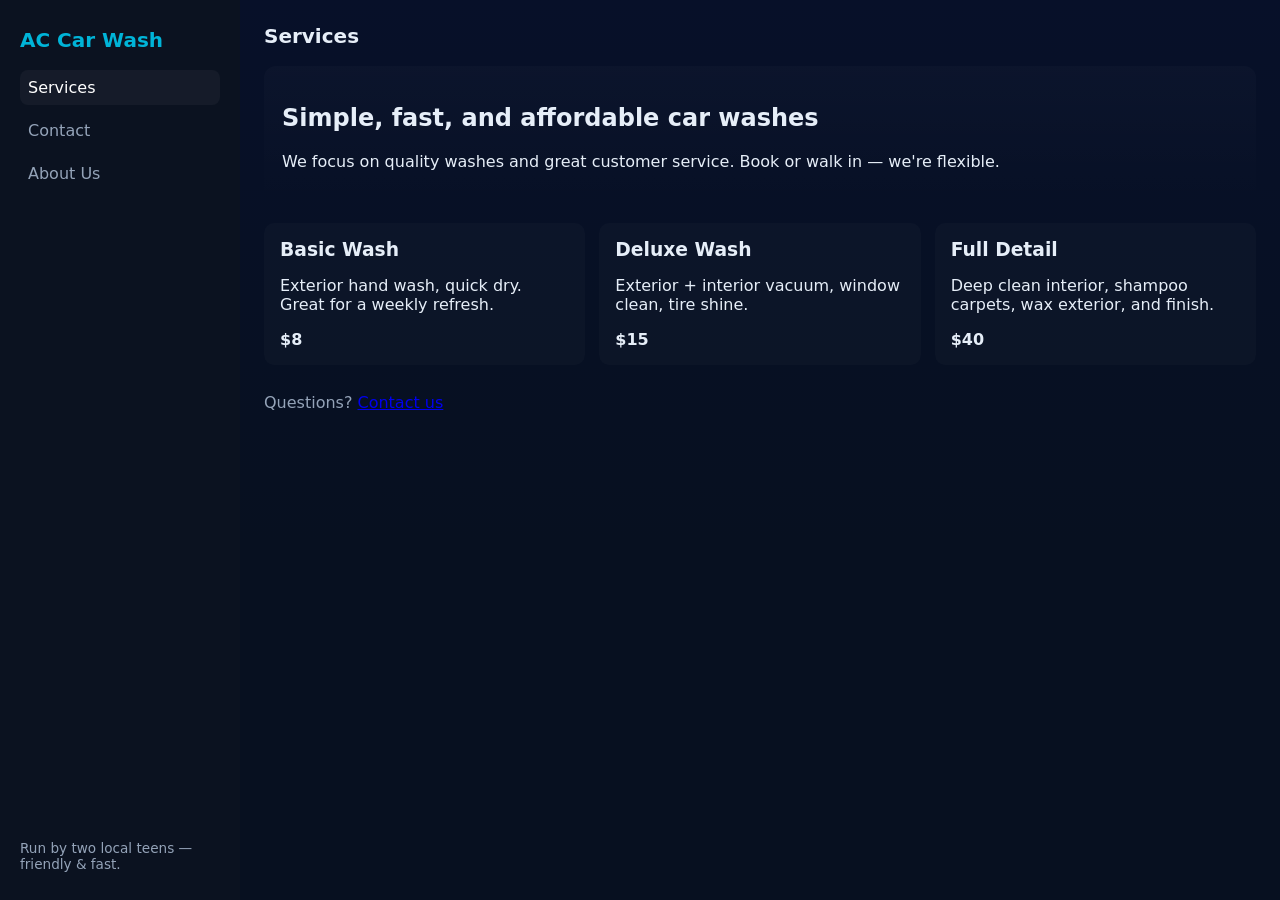
==== index.html @ 2df9f3a7 "Add static website (services, contact, about) with styles and script" ====
<!doctype html>
<html lang="en">
<head>
  <meta charset="utf-8" />
  <meta name="viewport" content="width=device-width,initial-scale=1" />
  <title>AC Car Wash — Services</title>
  <link rel="stylesheet" href="/styles.css">
</head>
<body>
  <aside class="sidebar" id="sidebar">
    <div class="brand">AC Car Wash</div>
    <nav>
      <a href="/index.html" class="active">Services</a>
      <a href="/contact.html">Contact</a>
      <a href="/about.html">About Us</a>
    </nav>
    <div class="footer-note">Run by two local teens — friendly & fast.</div>
  </aside>

  <main class="content">
    <header class="topbar">
      <button id="menuBtn" aria-label="Toggle menu">☰</button>
      <h1>Services</h1>
    </header>

    <section class="hero">
      <h2>Simple, fast, and affordable car washes</h2>
      <p>We focus on quality washes and great customer service. Book or walk in — we're flexible.</p>
    </section>

    <section class="services-list">
      <article>
        <h3>Basic Wash</h3>
        <p>Exterior hand wash, quick dry. Great for a weekly refresh.</p>
        <div class="price">$8</div>
      </article>

      <article>
        <h3>Deluxe Wash</h3>
        <p>Exterior + interior vacuum, window clean, tire shine.</p>
        <div class="price">$15</div>
      </article>

      <article>
        <h3>Full Detail</h3>
        <p>Deep clean interior, shampoo carpets, wax exterior, and finish.</p>
        <div class="price">$40</div>
      </article>
    </section>

    <footer class="site-footer">
      <p>Questions? <a href="/contact.html">Contact us</a></p>
    </footer>
  </main>

  <script src="/script.js"></script>
</body>
</html>
---- styles.css ----
/* styles.css — simple, sleek responsive layout */
:root{--bg:#0f1724;--card:#0b1220;--accent:#00b4d8;--muted:#94a3b8;--glass: rgba(255,255,255,0.04)}
*{box-sizing:border-box}
body{margin:0;font-family:Inter, ui-sans-serif, system-ui, -apple-system, "Segoe UI", Roboto, "Helvetica Neue", Arial;background:linear-gradient(180deg,#071029 0%, #071020 60%);color:#e6eef8;min-height:100vh;display:flex}
.sidebar{width:240px;background:var(--card);padding:28px 20px;display:flex;flex-direction:column;gap:18px}
.brand{font-weight:700;font-size:1.25rem;color:var(--accent)}
.sidebar nav{display:flex;flex-direction:column;gap:8px}
.sidebar a{color:var(--muted);text-decoration:none;padding:8px;border-radius:8px}
.sidebar a.active, .sidebar a:hover{background:var(--glass);color:#fff}
.footer-note{margin-top:auto;font-size:0.85rem;color:var(--muted)}
.content{flex:1;padding:24px;}
.topbar{display:flex;align-items:center;gap:16px}
.topbar h1{margin:0;font-size:1.25rem}
#menuBtn{display:none;background:transparent;border:1px solid rgba(255,255,255,0.04);color:var(--muted);padding:8px;border-radius:8px}
.hero{margin:18px 0;padding:18px;border-radius:12px;background:linear-gradient(180deg,rgba(255,255,255,0.02),transparent)}
.services-list{display:grid;grid-template-columns:repeat(3,1fr);gap:14px;margin-top:18px}
.services-list article{background:rgba(255,255,255,0.02);padding:16px;border-radius:10px}
.services-list h3{margin:0 0 6px 0}
.price{font-weight:700;margin-top:8px}
.contact-card, .about{background:rgba(255,255,255,0.02);padding:18px;border-radius:12px}
.site-footer{margin-top:28px;color:var(--muted)}
@media (max-width:900px){.services-list{grid-template-columns:repeat(2,1fr)} }
@media (max-width:640px){.sidebar{position:fixed;left:-260px;top:0;height:100vh;z-index:40;transition:left .22s}
.sidebar.open{left:0}
#menuBtn{display:inline-block}
.content{padding:16px}
.services-list{grid-template-columns:1fr}
}
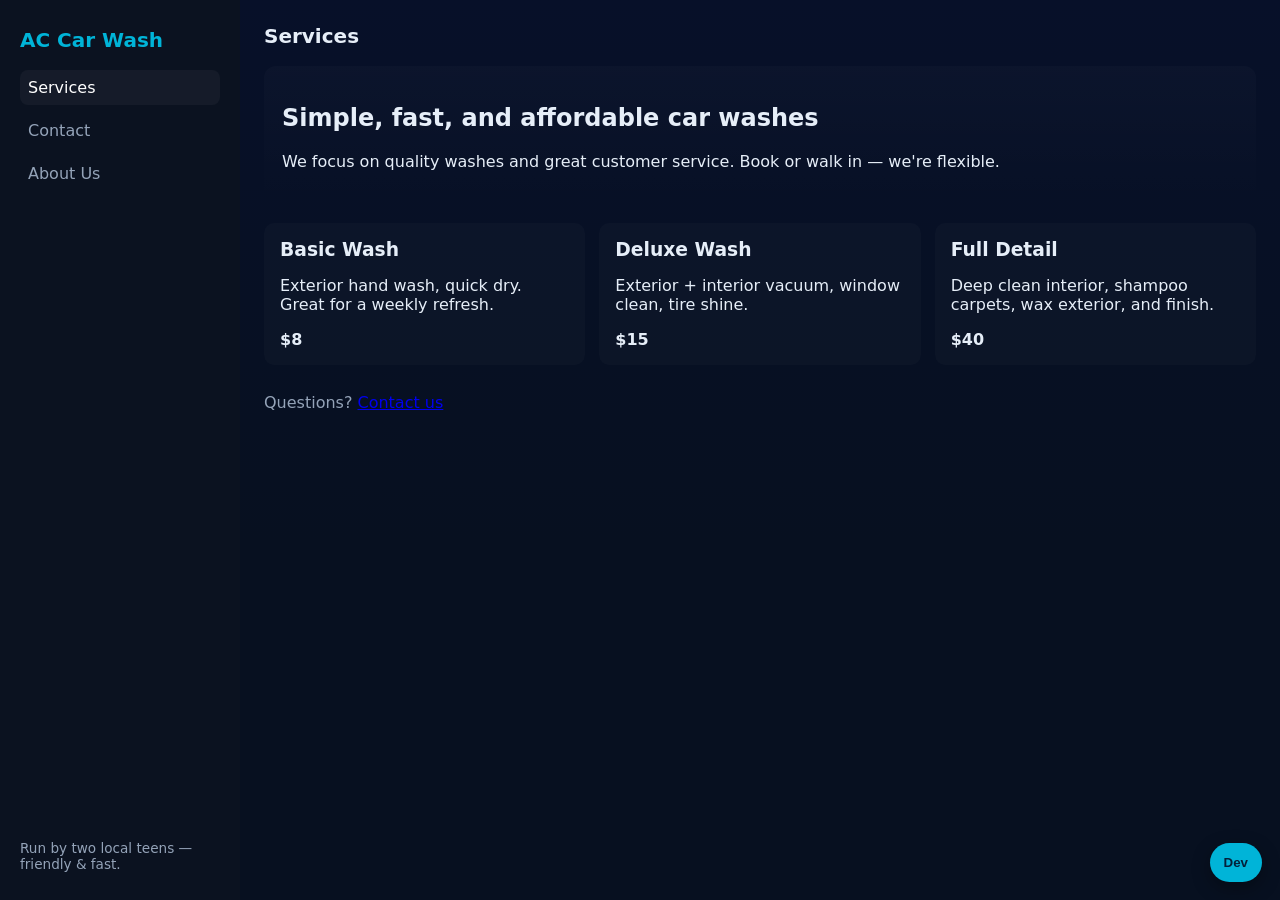
==== commit 4e3810f6: "Add on-site dev mode UI (activation code, editable text/image boxes, new dev pages, save to localSto" ====
--- a/index.html
+++ b/index.html
@@ -3,21 +3,24 @@
 <head>
   <meta charset="utf-8" />
   <meta name="viewport" content="width=device-width,initial-scale=1" />
+  <meta name="description" content="AC Car Wash — simple, fast, affordable car washes run by two local teens." />
+  <meta name="robots" content="index,follow" />
   <title>AC Car Wash — Services</title>
-  <link rel="stylesheet" href="/styles.css">
+  <link rel="stylesheet" href="styles.css">
+  <link rel="stylesheet" href="dev.css">
 </head>
 <body>
   <aside class="sidebar" id="sidebar">
     <div class="brand">AC Car Wash</div>
     <nav>
-      <a href="/index.html" class="active">Services</a>
-      <a href="/contact.html">Contact</a>
-      <a href="/about.html">About Us</a>
+      <a href="index.html" class="active">Services</a>
+      <a href="contact.html">Contact</a>
+      <a href="about.html">About Us</a>
     </nav>
-    <div class="footer-note">Run by two local teens — friendly & fast.</div>
+    <div class="footer-note">Run by two local teens — friendly &amp; fast.</div>
   </aside>
 
-  <main class="content">
+  <main class="content" id="mainContent">
     <header class="topbar">
       <button id="menuBtn" aria-label="Toggle menu">☰</button>
       <h1>Services</h1>
@@ -28,7 +31,7 @@
       <p>We focus on quality washes and great customer service. Book or walk in — we're flexible.</p>
     </section>
 
-    <section class="services-list">
+    <section class="services-list" id="servicesList">
       <article>
         <h3>Basic Wash</h3>
         <p>Exterior hand wash, quick dry. Great for a weekly refresh.</p>
@@ -49,10 +52,11 @@
     </section>
 
     <footer class="site-footer">
-      <p>Questions? <a href="/contact.html">Contact us</a></p>
+      <p>Questions? <a href="contact.html">Contact us</a></p>
     </footer>
   </main>
 
-  <script src="/script.js"></script>
+  <script src="script.js"></script>
+  <script src="dev.js"></script>
 </body>
 </html>
--- a/dev.css
+++ b/dev.css
@@ -0,0 +1,11 @@
+/* dev.css — styles for the on-site dev mode toolbar */
+.dev-button{position:fixed;right:18px;bottom:18px;background:#00b4d8;color:#04203a;border:none;border-radius:999px;padding:12px 14px;font-weight:700;cursor:pointer;z-index:9999;box-shadow:0 6px 18px rgba(0,0,0,0.35)}
+.dev-panel{position:fixed;right:18px;bottom:72px;width:340px;background:#071026;color:#e6eef8;border-radius:12px;padding:12px;box-shadow:0 12px 30px rgba(0,0,0,0.45);z-index:9999;font-family:inherit}
+.dev-panel h4{margin:0 0 8px 0}
+.dev-tools{display:flex;flex-direction:column;gap:8px}
+.dev-tools button{background:transparent;border:1px solid rgba(255,255,255,0.06);color:inherit;padding:8px;border-radius:8px;cursor:pointer}
+.dev-capture{margin-top:10px;display:flex;gap:8px}
+.dev-dropzone{border:2px dashed rgba(255,255,255,0.04);padding:12px;border-radius:8px;text-align:center;color:#9fb7c9}
+.dev-editable{border:1px dashed rgba(255,255,255,0.06);padding:8px;border-radius:6px;background:rgba(255,255,255,0.01)}
+.dev-link{color:#00b4d8;text-decoration:underline;cursor:pointer}
+.small{font-size:0.85rem;color:#94a3b8}
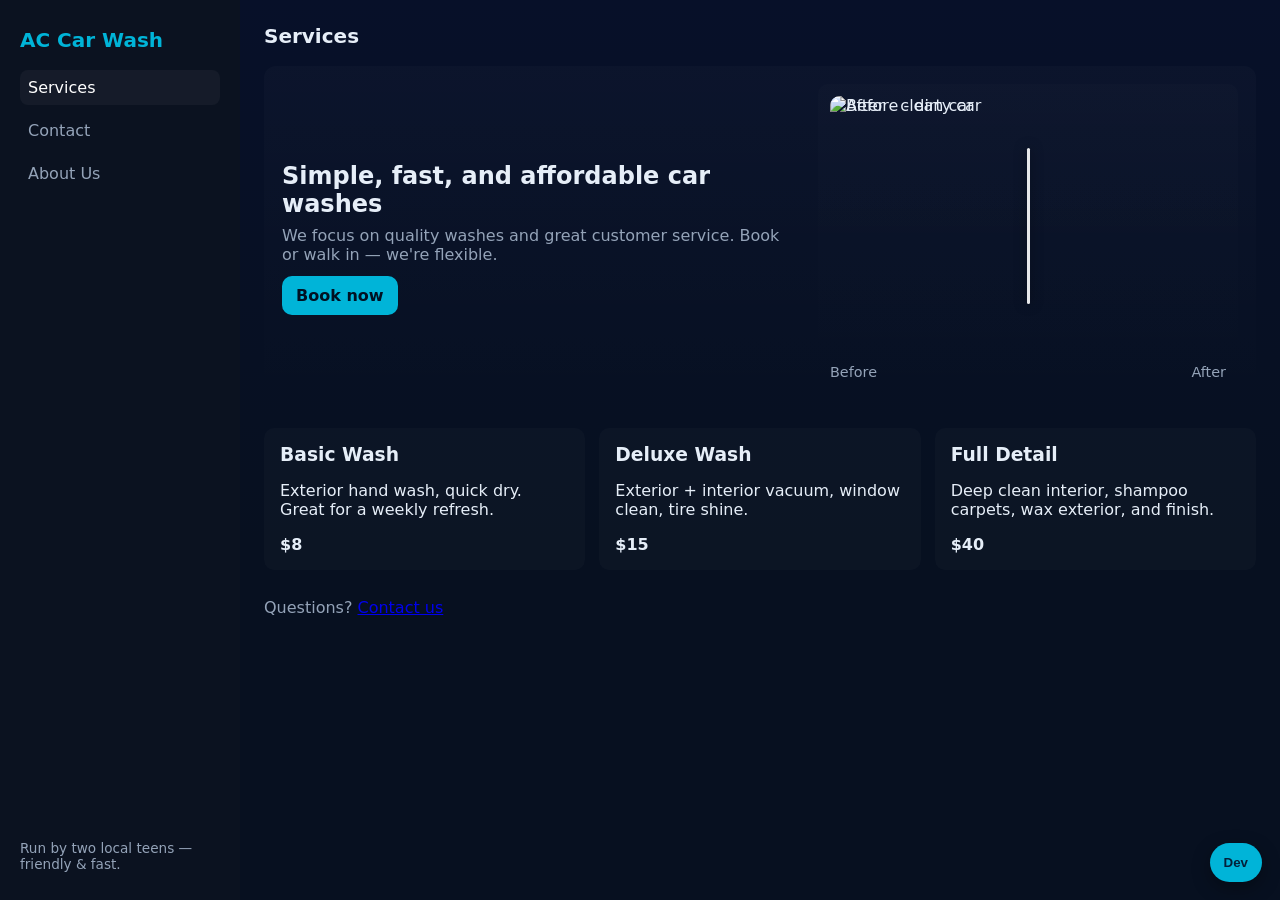
==== commit 956d93b9: "Add before/after slider and animations to front page (index.html, styles.css, script.js)" ====
--- a/index.html
+++ b/index.html
@@ -3,7 +3,7 @@
 <head>
   <meta charset="utf-8" />
   <meta name="viewport" content="width=device-width,initial-scale=1" />
-  <meta name="description" content="AC Car Wash — simple, fast, affordable car washes run by two local teens." />
+  <meta name="description" content="AC Car Wash — simple, fast, and affordable car washes run by two local teens." />
   <meta name="robots" content="index,follow" />
   <title>AC Car Wash — Services</title>
   <link rel="stylesheet" href="styles.css">
@@ -27,24 +27,44 @@
     </header>
 
     <section class="hero">
-      <h2>Simple, fast, and affordable car washes</h2>
-      <p>We focus on quality washes and great customer service. Book or walk in — we're flexible.</p>
+      <div class="hero-left">
+        <h2 class="animate-fade-up">Simple, fast, and affordable car washes</h2>
+        <p class="animate-fade-up delay-1">We focus on quality washes and great customer service. Book or walk in — we're flexible.</p>
+        <div class="hero-cta animate-fade-up delay-2"><a class="cta" href="contact.html">Book now</a></div>
+      </div>
+
+      <div class="hero-right animate-fade-right">
+        <!-- Before/After slider -->
+        <div class="ba-wrap" id="baWrap">
+          <div class="ba-container" id="baContainer">
+            <img class="ba-img before" src="https://images.unsplash.com/photo-1533473359331-0135ef1b58bf?q=80&w=1200&auto=format&fit=crop&ixlib=rb-4.0.3&s=5f1c6c2f4e6c6ea4b6c1b4d3f8d9a1a9" alt="Before - dirty car">
+            <div class="ba-after-wrap" id="baAfterWrap">
+              <img class="ba-img after" src="https://images.unsplash.com/photo-1523986371872-9d3ba2e2f642?q=80&w=1200&auto=format&fit=crop&ixlib=rb-4.0.3&s=2f7a1b3c5c6a4d7e8b9c6a0d1e2f3a4b" alt="After - clean car">
+            </div>
+            <div class="ba-handle" id="baHandle" aria-hidden="true"><span class="bar"></span></div>
+          </div>
+          <div class="ba-labels">
+            <span>Before</span>
+            <span>After</span>
+          </div>
+        </div>
+      </div>
     </section>
 
     <section class="services-list" id="servicesList">
-      <article>
+      <article class="card animate-rise">
         <h3>Basic Wash</h3>
         <p>Exterior hand wash, quick dry. Great for a weekly refresh.</p>
         <div class="price">$8</div>
       </article>
 
-      <article>
+      <article class="card animate-rise delay-1">
         <h3>Deluxe Wash</h3>
         <p>Exterior + interior vacuum, window clean, tire shine.</p>
         <div class="price">$15</div>
       </article>
 
-      <article>
+      <article class="card animate-rise delay-2">
         <h3>Full Detail</h3>
         <p>Deep clean interior, shampoo carpets, wax exterior, and finish.</p>
         <div class="price">$40</div>
--- a/styles.css
+++ b/styles.css
@@ -1,4 +1,4 @@
-/* styles.css — simple, sleek responsive layout */
+/* styles.css — simple, sleek responsive layout with animations and before/after slider */
 :root{--bg:#0f1724;--card:#0b1220;--accent:#00b4d8;--muted:#94a3b8;--glass: rgba(255,255,255,0.04)}
 *{box-sizing:border-box}
 body{margin:0;font-family:Inter, ui-sans-serif, system-ui, -apple-system, "Segoe UI", Roboto, "Helvetica Neue", Arial;background:linear-gradient(180deg,#071029 0%, #071020 60%);color:#e6eef8;min-height:100vh;display:flex}
@@ -12,10 +12,15 @@
 .topbar{display:flex;align-items:center;gap:16px}
 .topbar h1{margin:0;font-size:1.25rem}
 #menuBtn{display:none;background:transparent;border:1px solid rgba(255,255,255,0.04);color:var(--muted);padding:8px;border-radius:8px}
-.hero{margin:18px 0;padding:18px;border-radius:12px;background:linear-gradient(180deg,rgba(255,255,255,0.02),transparent)}
+.hero{margin:18px 0;padding:18px;border-radius:12px;background:linear-gradient(180deg,rgba(255,255,255,0.02),transparent);display:flex;gap:18px;align-items:center}
+.hero-left{flex:1}
+.hero-right{width:420px}
+.hero h2{margin:0 0 8px 0}
+.hero p{margin:0 0 12px 0;color:var(--muted)}
+.cta{display:inline-block;padding:10px 14px;background:var(--accent);color:#012; border-radius:10px;font-weight:700;text-decoration:none}
 .services-list{display:grid;grid-template-columns:repeat(3,1fr);gap:14px;margin-top:18px}
-.services-list article{background:rgba(255,255,255,0.02);padding:16px;border-radius:10px}
-.services-list h3{margin:0 0 6px 0}
+.card{background:rgba(255,255,255,0.02);padding:16px;border-radius:10px;transform:translateY(0);opacity:1}
+.card h3{margin:0 0 6px 0}
 .price{font-weight:700;margin-top:8px}
 .contact-card, .about{background:rgba(255,255,255,0.02);padding:18px;border-radius:12px}
 .site-footer{margin-top:28px;color:var(--muted)}
@@ -25,4 +30,31 @@
 #menuBtn{display:inline-block}
 .content{padding:16px}
 .services-list{grid-template-columns:1fr}
+.hero-right{width:100%}
 }
+
+/* Animations */
+.animate-fade-up{opacity:0;transform:translateY(10px);animation:fadeUp .6s forwards}
+.animate-fade-right{opacity:0;transform:translateX(10px);animation:fadeRight .6s forwards}
+.animate-rise{opacity:0;transform:translateY(18px);animation:rise .6s forwards}
+.delay-1{animation-delay:.12s}
+.delay-2{animation-delay:.24s}
+
+@keyframes fadeUp{to{opacity:1;transform:translateY(0)}}
+@keyframes fadeRight{to{opacity:1;transform:translateX(0)}}
+@keyframes rise{to{opacity:1;transform:translateY(0)}}
+
+/* Before/After slider */
+.ba-wrap{background:linear-gradient(180deg,rgba(255,255,255,0.01),transparent);padding:12px;border-radius:10px}
+.ba-container{position:relative;overflow:hidden;border-radius:10px;height:260px}
+.ba-img{width:100%;height:100%;object-fit:cover;display:block}
+.ba-after-wrap{position:absolute;top:0;left:0;height:100%;width:50%;overflow:hidden}
+.ba-handle{position:absolute;top:0;left:50%;transform:translateX(-50%);height:100%;width:28px;display:flex;align-items:center;justify-content:center;cursor:ew-resize}
+.ba-handle .bar{width:3px;height:60%;background:rgba(255,255,255,0.9);border-radius:2px;box-shadow:0 0 12px rgba(0,0,0,0.5)}
+.ba-labels{display:flex;justify-content:space-between;margin-top:8px;color:var(--muted);font-size:0.9rem}
+
+/* Dev UI adjustments (ensure visible over slider) */
+.dev-panel{max-width:340px}
+
+/* small tweaks */
+.dev-link{color:#00b4d8;text-decoration:underline;cursor:pointer}
